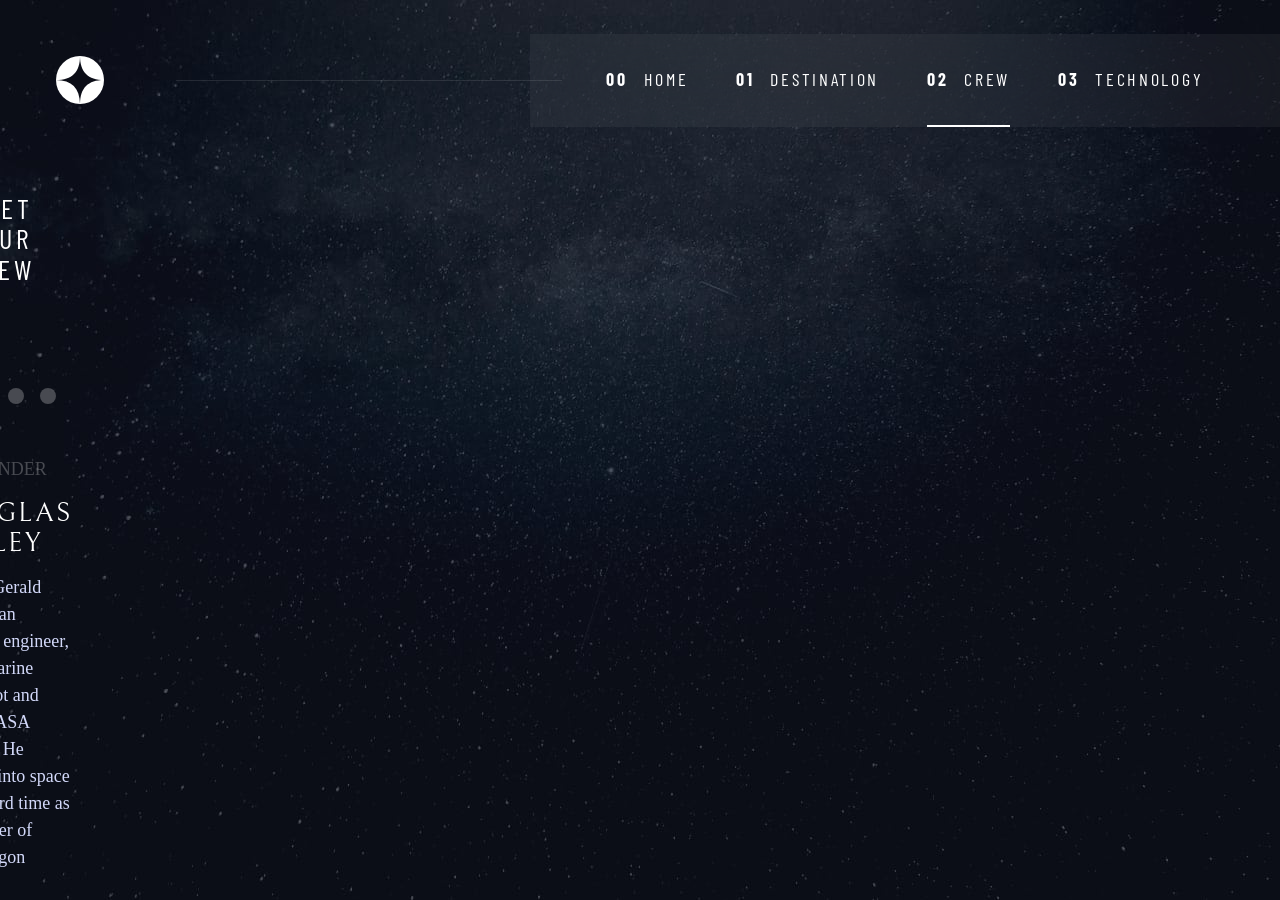
==== crew.html @ 6f79f4c6 "Done with destinations, proceeding with crew. Mobile seems already to a good point, just some fine t" ====
<!DOCTYPE html>
<html lang="en">

<head>
    <meta charset="UTF-8">
    <meta name="viewport" content="width=device-width, initial-scale=1.0">
    <link rel="preconnect" href="https://fonts.googleapis.com">
    <link rel="preconnect" href="https://fonts.gstatic.com" crossorigin>
    <link
        href="https://fonts.googleapis.com/css2?family=Barlow+Condensed:wght@400;700&family=Bellefair&family=Barlow:wght@400;700&display=swap"
        rel="stylesheet">
    <link rel="stylesheet" href="stylesheet.css">
    <link rel="icon" type="image/png" sizes="32x32" href="./assets/favicon-32x32.png">
    <title>Frontend Mentor | Space tourism website</title>
    <script src="script.js" defer></script>
</head>

<body class="background-des">
    <header class="flex">
        <div>
            <a href="index.html"><img src="./assets/shared/logo.svg" class="logo" alt="Logo"></img></a>
        </div>
        <button class="hamburger" aria-expanded="false">
            <img src="./assets/shared/icon-hamburger.svg">
        </button>

        <nav class="menu flex flow hidden underline">
            <button class="close"><img src="./assets/shared/icon-close.svg"><span class="sr-only">Menu</span></button>
            <a href="./index.html" aria-selected="false" class="ff-sans-cond uppercase text-white letter-spacing-2">
                <span aria-hidden="true">00</span>
                Home
            </a>
            <a href="./destination.html" aria-selected="false"
                class="ff-sans-cond uppercase text-white letter-spacing-2">
                <span aria-hidden="true">01</span>
                Destination
            </a>
            <a href="./crew.html"" aria-selected="true" class="ff-sans-cond uppercase text-white letter-spacing-2">
                <span aria-hidden="true">02</span>
                Crew
            </a>
            <a href="#" aria-selected="false" class="ff-sans-cond uppercase text-white letter-spacing-2">
                <span aria-hidden="true">03</span>
                Technology
            </a>
        </nav>
    </header>



    <main class="container-grid grid-crew flow">

        <h1 class="numbered-title text-white" style="font-weight: 400;"><span aria-hidden="true">02</span> Meet your Crew</h1>

        <img id="crewImage">

        <div class="tab-crew flex">
            <button aria-selected="true" value="0"></button>
            <button aria-selected="false" value="1"></button>
            <button aria-selected="false" value="2"></button>
            <button aria-selected="false"  value="3"></button>
        </div>

        <article class="flow">
            <p id="crewRole" class="uppercase text-white fs-400"></p>
            <h2 id="crewName" class="uppercase text-white ff-serif letter-spacing-3"></h2>
            <p id="crewBio" class="text-accent"></p>
        </article>
    </main>
</body>

</html>
---- stylesheet.css ----
:root {
    /* Colors */
    --dark: 230 35% 7%;
    --accent: 231 77% 90%;
    --white: 0 0% 100%;

    /* Font Sizes */
    --fs-900: clamp(5rem, 8vw + 1rem, 9.375rem);
    --fs-800: clamp(3.5rem, 6vw + 1rem, 8.25rem);
    --fs-700: clamp(1.5rem, 4vw + 1rem, 3.5rem);
    --fs-600: clamp(1rem, 2vw + 1rem, 2rem);
    --fs-500: clamp(0.95rem, 1vw + 1rem, 1.75rem);
    --fs-400: clamp(0.75rem, 0.5vw + 1rem, 1.125rem);
    --fs-300: 1rem;
    --fs-200: 0.8rem;

    /* Font Families */
    --ff-serif: "Bellefair", serif;
    --ff-sans-cond: "Barlow Condensed", sans-serif;
    --ff-sans-normal: "Barlow", sans-serif;
}

/* Reset Section */

*,
*::before,
*::after {
    padding: 0;
    margin: 0;
    box-sizing: border-box;
}

html {
    text-size-adjust: none;
    -webkit-text-size-adjust: none;
    -moz-text-size-adjust: none;
}

body,
h1,
h2,
h3,
h4,
h5,
h6,
p,
figure,
blockquote,
picture,
dl,
dd {
    margin-block-end: 0;
}

ul[role='list'],
ol[role='list'] {
    list-style: none;
}

body {
    min-height: 100vh;
    line-height: 1.5;
    font-size: var(--fs-400);
    color: var(--white);
    display: grid;
    grid-template-rows: min-content 1fr;
}

h1,
h2,
h3,
h4,
button,
input,
label {
    line-height: 1.1;
}

h1,
h2,
h3,
h4 {
    text-wrap: balance;
}

a:not([class]) {
    text-decoration-skip-ink: auto;
    color: currentColor;
}

input,
button,
textarea,
select {
    font-family: inherit;
    font-size: inherit;
}

textarea:not([rows]) {
    min-height: 10em;
}

:target {
    scroll-margin-block: 5ex;
}

img,
picture {
    max-width: 100%;
    display: block;
}

@media (prefers-reduced-motion: reduce) {

    *,
    *::before,
    *::after {
        animation-duration: 0.01ms !important;
        animation-iteration-count: 1 !important;
        transition-duration: 0.1ms !important;
        scroll-behavior: auto !important;
    }
}

/* Utility Classes */

.flex {
    display: flex;
    gap: var(--gap, 1rem);
}

.flow>*:where(:not(:first-child)) {
    margin-top: var(--flow-space, 1rem);
}

.grid {
    display: grid;
    gap: var(--gap, 1rem);
}

.container {
    padding: 2em;
    margin: 0 auto;
    max-width: 80rem;
}

.sr-only {
    position: absolute;
    width: 1px;
    height: 1px;
    padding: 0;
    margin: -1px;
    overflow: hidden;
    clip: rect(0, 0, 0, 0);
    white-space: nowrap;
    border: 0;
}

/* Colors */

.bg-dark {
    background-Color: hsl(var(--dark));
}

.bg-accent {
    background-Color: hsl(var(--accent));
}

.bg-white {
    background-Color: hsl(var(--white));
}

.text-dark {
    color: hsl(var(--dark));
}

.text-accent {
    color: hsl(var(--accent));
}

.text-white {
    color: hsl(var(--white));
}

/* Typography */

.ff-serif {
    font-family: var(--ff-serif);
    font-weight: 400;
}

.ff-sans-cond {
    font-family: var(--ff-sans-cond);
    font-weight: 400;
}

.ff-sans-normal {
    font-family: var(--ff-sans-normal);
    font-weight: 400;
}

.letter-spacing-1 {
    letter-spacing: 4.75px;
}

.letter-spacing-2 {
    letter-spacing: 2.7px;
}

.letter-spacing-3 {
    letter-spacing: 2.35px;
}

.uppercase {
    text-transform: uppercase;
}

.fs-900 {
    font-size: var(--fs-900);
}

.fs-800 {
    font-size: var(--fs-800);
}

.fs-700 {
    font-size: var(--fs-700);
}

.fs-600 {
    font-size: var(--fs-600);
}

.fs-500 {
    font-size: var(--fs-500);
}

.fs-400 {
    font-size: var(--fs-400);
}

.fs-300 {
    font-size: var(--fs-300);
}

.fs-200 {
    font-size: var(--fs-200);
}

.fs-900,
.fs-800,
.fs-700,
.fs-600 {
    line-height: 1.1;
}

.block {
    display: block;
}

/* Components */

.numbered-title {
    font-family: var(--ff-sans-cond);
    font-size: var(--fs-500);
    text-transform: uppercase;
    letter-spacing: 4.72px;
}

.numbered-title span {
    margin-right: .5em;
    font-weight: 700;
    color: hsl( var(--white) / .25);
}

.large-button {
    padding: 2rem;
    font-size: 2rem;
    position: relative;
    display: grid;
    place-items: center;
    z-index: 1;
    aspect-ratio: 1;
    text-decoration: none;
    border-radius: 50%;
}

.large-button::after {
    font-size: 2rem;
    content: "";
    position: absolute;
    z-index: -1;
    width: 100%;
    height: 100%;
    border-radius: 50%;
    background: hsl(var(--white) / .25);
    opacity: 0;
    transition: opacity 300ms linear, transform 400ms ease-in-out;
}

@media (width > 40rem) {
    .large-button {
        padding: 3rem;
    }
}

@media (width > 60rem) {
    .large-button {
        padding: 4rem;
        margin-bottom: 1rem;
    }
}

.large-button:hover::after,
.large-button:focus::after {
    opacity: 1;
    transform: scale(1.5);
}

/* Background */

.background {
    background: url("./assets/home/background-home-mobile.jpg");
    background-size: cover;
    background-position: bottom center;
    background-color: var(--dark);
}

@media (width > 40rem) {
    .background {
        background: url("./assets/home/background-home-tablet.jpg");
        background-size: cover;
        background-position: center center;
    }
}

@media (width > 60rem) {
    .background {
        background: url("./assets/home/background-home-desktop.jpg");
        background-size: cover;
        background-position: center center;
    }
}

.background-des {
    background: url("./assets/destination/background-destination-mobile.jpg");
    background-size: cover;
    background-position: center;
    background-color: var(--dark);
}

@media (width > 35rem) {
    .background-des {
        background: url("./assets/destination/background-destination-tablet.jpg");
        background-size: cover;
        background-position: center;
    }
}

@media (width > 60rem) {
    .background-des {
        background: url("./assets/destination/background-destination-desktop.jpg");
        background-size: cover;
        background-position: center;
    }
}

/* Navigation Bar */

.close {
    background: transparent;
    border: none;
    cursor: pointer;
    align-self: flex-end;
    margin: 2.5rem 1.5rem;
}

.hamburger {
    border: none;
    background-color: transparent;
    cursor: pointer;
    aspect-ratio: 1;
    place-self: center;
    margin: clamp(1.5rem, 5vw, 3.5rem);
}

header {
    justify-content: space-between;
}

.logo {
    margin: 1.5rem clamp(1.5rem, 5vw, 3.5rem);
}

.menu {
    position: fixed;
    white-space: nowrap;
    right: 0;
    z-index: 2;
    padding: 0 0 0 2rem;
    height: 100%;
    width: 14rem;
    flex-direction: column;
    background-color: hsl(var(--white) / .05);
    backdrop-filter: blur(3rem);
    transform: translateX(100%);
    transition: transform 0.6s ease-in-out;
}

.menu a>span {
    margin-right: .5em;
    font-weight: 700;
}

.appear {
    transform: translateX(0);
}

@media (width > 35rem) {

    .close,
    .hamburger {
        display: none;
    }

    .menu {
        position: relative;
        transform: translateX(0);
        justify-content: space-between;
        align-items: center;
        flex-direction: row;
        height: auto;
        width: auto;
        --gap: clamp(1.5rem, 5vw, 3rem);
        padding: 0 clamp(2rem, 6vw, 10rem);
    }

    .menu a {
        padding: 2rem 0;
        margin: 0;
    }

    .menu a>span {
        display: none;
    }
}

@media (width > 60rem) {
    header {
        --gap: none;
        margin: 2rem 0;
        position: relative;
        align-items: center;
    }

    header::before {
        content: "";
        display: block;
        position: relative;
        right: 0;
        order: 1;
        background-color: hsl(var(--white) / .10);
        height: 1px;
        z-index: 3;
        width: 100%;
        margin-right: -2rem;
        margin-left: 4rem;
    }

    .menu {
        order: 2;
    }

    .menu a>span {
        display: inline;
    }

    .headerNumber {
        display: inline;
    }
}

.underline>*:where(:not(button)) {
    border-bottom: 2px solid transparent;
    text-decoration: none;
}

.underline>*:where(:not(button)):hover,
.underline>*:where(:not(button)):focus {
    border-bottom: 2px solid hsl(var(--white) / .25);
    transition: all 0.4s ease-in-out;
}

.underline>[aria-selected="true"] {
    border-bottom: 2px solid hsl(var(--white));
}

@media (width <=35rem) {
    .menu.underline>*:where(:not(button)) {
        border-bottom: none;
        border-right: 2px solid transparent;
        text-decoration: none;
    }

    .menu.underline>*:where(:not(button)):hover,
    .menu.underline>*:where(:not(button)):focus {
        border-bottom: none;
        border-right: 2px solid hsl(var(--white) / .25);
    }

    .menu.underline>[aria-selected="true"] {
        border-bottom: none;
        border-right: 2px solid hsl(var(--white));
    }
}

/* Container */

.container-grid {
    text-align: center;
    display: grid;
    place-items: center;
    margin: 2rem;
}

.container-home * {
    max-width: 25rem;
}

@media (width > 60rem) {
    .container-grid {
        text-align: left;
        grid-template-columns: minmax(0, 1fr) repeat(2, minmax(0, 40rem)) minmax(0, 1fr);
        margin: 0;
    }

    .container-home>*:first-child {
        grid-column: 2;
    }

    .container-home>*:last-child {
        grid-column: 3;
    }

    .container-home{
        padding-bottom: 8rem;
        align-items: end;
    }
}

.grid-destinations {
    gap: 2rem;
    grid-template-areas:
        "title"
        "image"
        "tabs"
        "content";
}


@media (width > 60rem){
    .grid-destinations {
        justify-items: start;
        grid-template-areas:
            ". title . ."
            ". image tabs ."
            ". image content .";
    }
}

.grid-destinations img {
    grid-area: image;
    max-width: 70%;
}

.grid-destinations > h1 {
    grid-area: title;
    white-space: nowrap;
}

.grid-destinations > .tab {
    grid-area: tabs;
}

.grid-destinations > article {
    grid-area: content;
}

@media (width > 35rem){
    .grid-destinations img {
        max-width: 40%;
    }

    .grid-destinations h1 {
        place-self: start;
        margin-left: 1rem;
    }

    .grid-destinations > article {
        max-width: 38rem;
        margin: 0;
    }
}

@media (width > 60rem){
    .grid-destinations{
        grid-template-columns: minmax(3rem, 1fr) minmax(0, 40rem) 1fr minmax(3rem, 1fr);
    }

    .grid-destinations img {
        max-width: 100%;
        margin: 0;
    }

    .grid-destinations .tab {
        place-self: center start;
        position: relative;
        margin: 0;
    }

    .grid-destinations h1 {
        place-self: center start;
        margin: 0;
    }

    .grid-destinations > article {
        text-align: left;
        place-self: start start;
        max-width: 26rem;
    }
}

.grid-crew {
    gap: 2rem;
    grid-template-areas:
        "title"
        "image"
        "tabs"
        "des";
}

.grid-crew h1 {
    grid-area: title;
}

.grid-crew img {
    grid-area: image;
    max-width: 70%;
}

@media (width <= 60rem) {
    .grid-crew img {
        border-bottom: 1px solid hsl(var(--white) / .25);
    }
}

.grid-crew .tab-crew {
    grid-area: tabs
}

.grid-crew article {
    grid-area: des
}


.tab > button {
    padding-bottom: .5em;
}

button {
    border: none;
    background-color: transparent;
}

.destination-statistics {
    justify-content: center;
    flex-direction: column;
    padding-top: 2rem;
    border-top: 2px solid hsl(var(--white) / .10);
    margin-top: 2rem;
}

@media (width >= 35rem){
    .destination-statistics {
        flex-direction: row;
    }
}

@media (width >= 60rem){
    .destination-statistics {
        justify-content: start;
    }
}

/* Crew */

.tab-crew > * {
    padding: .5rem;
    aspect-ratio: 1;
    border-radius: 50%;
    background-color: hsl( var(--white) / .25);
}

.tab-crew > [aria-selected='true'] {
    background-color: hsl( var(--white));
}

.grid-crew article p:first-child {
    color: hsl( var(--white) / .25);
    margin-bottom: 0;
}
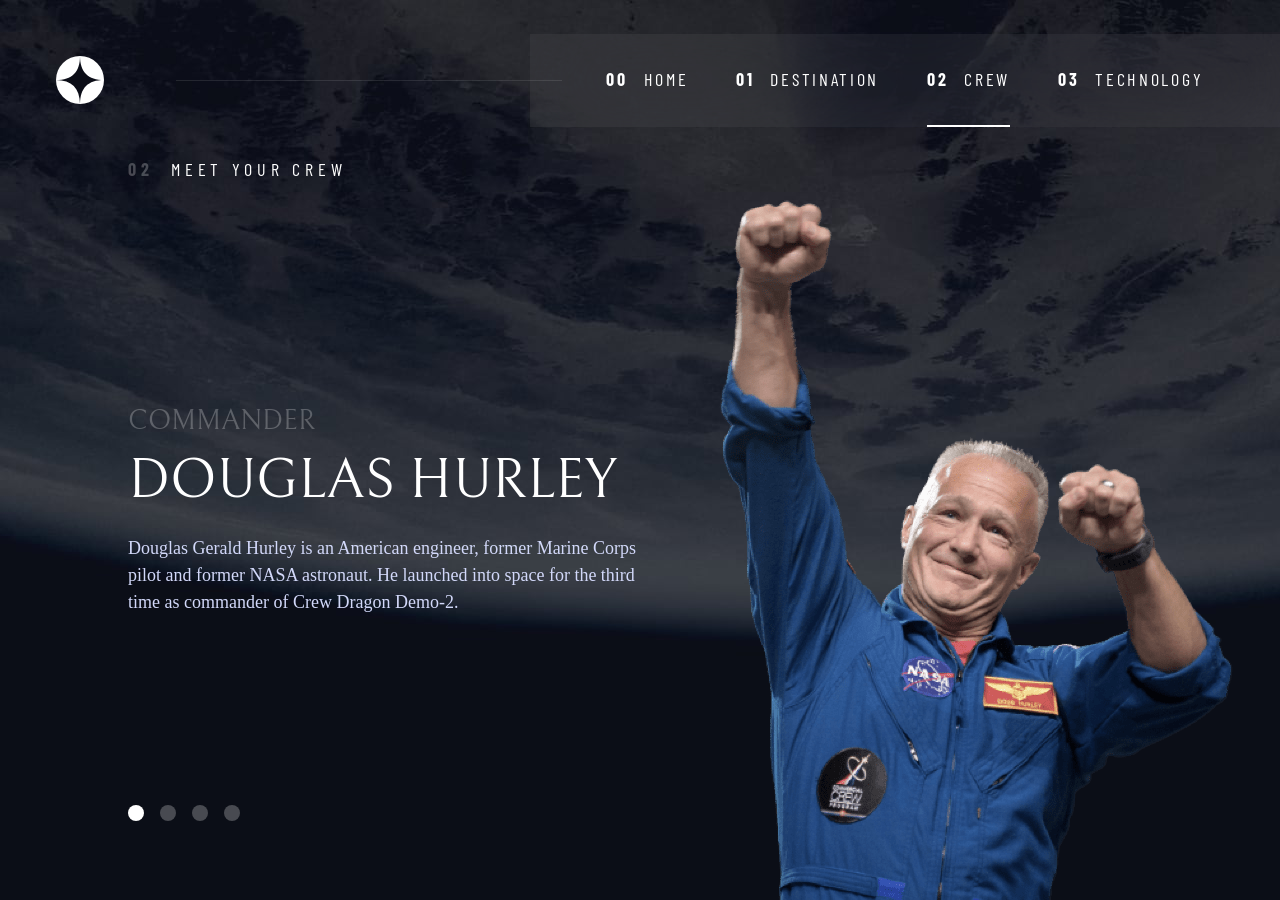
==== commit 125d639e: "Already done with crew page. Though I am not sure what I actually did to achieve the a layout that f" ====
--- a/crew.html
+++ b/crew.html
@@ -15,7 +15,7 @@
     <script src="script.js" defer></script>
 </head>
 
-<body class="background-des">
+<body class="background-crew">
     <header class="flex">
         <div>
             <a href="index.html"><img src="./assets/shared/logo.svg" class="logo" alt="Logo"></img></a>
@@ -48,8 +48,7 @@
 
 
 
-    <main class="container-grid grid-crew flow">
-
+    <main class="container-grid grid-crew">
         <h1 class="numbered-title text-white" style="font-weight: 400;"><span aria-hidden="true">02</span> Meet your Crew</h1>
 
         <img id="crewImage">
@@ -61,9 +60,9 @@
             <button aria-selected="false"  value="3"></button>
         </div>
 
-        <article class="flow">
-            <p id="crewRole" class="uppercase text-white fs-400"></p>
-            <h2 id="crewName" class="uppercase text-white ff-serif letter-spacing-3"></h2>
+        <article class="crewDescription">
+            <p id="crewRole" class="uppercase text-white fs-500 ff-serif "></p>
+            <h2 id="crewName" class="uppercase text-white ff-serif fs-700"></h2>
             <p id="crewBio" class="text-accent"></p>
         </article>
     </main>
--- a/stylesheet.css
+++ b/stylesheet.css
@@ -262,7 +262,7 @@
 
 .numbered-title {
     font-family: var(--ff-sans-cond);
-    font-size: var(--fs-500);
+    font-size: var(--fs-400);
     text-transform: uppercase;
     letter-spacing: 4.72px;
 }
@@ -349,7 +349,7 @@
     background-color: var(--dark);
 }
 
-@media (width > 35rem) {
+@media (width > 40rem) {
     .background-des {
         background: url("./assets/destination/background-destination-tablet.jpg");
         background-size: cover;
@@ -360,6 +360,29 @@
 @media (width > 60rem) {
     .background-des {
         background: url("./assets/destination/background-destination-desktop.jpg");
+        background-size: cover;
+        background-position: center;
+    }
+}
+
+.background-crew {
+    background: url("./assets/crew/background-crew-mobile.jpg");
+    background-size: cover;
+    background-position: center;
+    background-color: var(--dark);
+}
+
+@media (width > 40rem) {
+    .background-crew {
+        background: url("./assets/crew/background-crew-tablet.jpg");
+        background-size: cover;
+        background-position: center;
+    }
+}
+
+@media (width > 60rem) {
+    .background-crew {
+        background: url("./assets/crew/background-crew-desktop.jpg");
         background-size: cover;
         background-position: center;
     }
@@ -416,8 +439,7 @@
     transform: translateX(0);
 }
 
-@media (width > 35rem) {
-
+@media (width > 40rem) {
     .close,
     .hamburger {
         display: none;
@@ -431,8 +453,8 @@
         flex-direction: row;
         height: auto;
         width: auto;
-        --gap: clamp(1.5rem, 5vw, 3rem);
-        padding: 0 clamp(2rem, 6vw, 10rem);
+        --gap: clamp(1rem, 6vw, 3rem);
+        padding: 0 clamp(2rem, 9vw, 10rem);
     }
 
     .menu a {
@@ -440,7 +462,7 @@
         margin: 0;
     }
 
-    .menu a>span {
+    .menu a > span {
         display: none;
     }
 }
@@ -469,6 +491,7 @@
 
     .menu {
         order: 2;
+        padding: 0 clamp(2rem, 6vw, 10rem);
     }
 
     .menu a>span {
@@ -495,7 +518,7 @@
     border-bottom: 2px solid hsl(var(--white));
 }
 
-@media (width <=35rem) {
+@media (width <= 39.99rem) {
     .menu.underline>*:where(:not(button)) {
         border-bottom: none;
         border-right: 2px solid transparent;
@@ -530,7 +553,7 @@
 @media (width > 60rem) {
     .container-grid {
         text-align: left;
-        grid-template-columns: minmax(0, 1fr) repeat(2, minmax(0, 40rem)) minmax(0, 1fr);
+        grid-template-columns: minmax(1rem, 1fr) repeat(2, minmax(0, 40rem)) minmax(1rem, 1fr);
         margin: 0;
     }
 
@@ -557,7 +580,6 @@
         "content";
 }
 
-
 @media (width > 60rem){
     .grid-destinations {
         justify-items: start;
@@ -565,12 +587,32 @@
             ". title . ."
             ". image tabs ."
             ". image content .";
+        grid-template-columns: minmax(6rem, 1fr) repeat(2, minmax(0, 40rem)) minmax(0, 1fr);
+    }
+}
+
+.grid-crew {
+    gap: 2rem;
+    grid-template-areas:
+        "title"
+        "des"
+        "tabs"
+        "image";
+}
+
+@media (width > 60rem){
+    .grid-crew {
+        grid-template-areas:
+            ". title image ."
+            ". des image ."
+            ". tabs image .";
+        grid-template-columns: minmax(6rem, 1fr) repeat(2, minmax(0, 40rem)) minmax(0, 1fr);
     }
 }
 
 .grid-destinations img {
     grid-area: image;
-    max-width: 70%;
+    max-width: 50%;
 }
 
 .grid-destinations > h1 {
@@ -580,13 +622,15 @@
 
 .grid-destinations > .tab {
     grid-area: tabs;
+    --gap: 2rem;
 }
 
 .grid-destinations > article {
     grid-area: content;
-}
-
-@media (width > 35rem){
+    margin: 0;
+}
+
+@media (width > 40rem){
     .grid-destinations img {
         max-width: 40%;
     }
@@ -630,15 +674,6 @@
     }
 }
 
-.grid-crew {
-    gap: 2rem;
-    grid-template-areas:
-        "title"
-        "image"
-        "tabs"
-        "des";
-}
-
 .grid-crew h1 {
     grid-area: title;
 }
@@ -646,24 +681,55 @@
 .grid-crew img {
     grid-area: image;
     max-width: 70%;
-}
-
-@media (width <= 60rem) {
+    place-self: end center;
+}
+
+.grid-crew .tab-crew {
+    grid-area: tabs;
+    margin-bottom: 1rem;
+}
+
+.grid-crew .crewDescription {
+    grid-area: des;
+    margin-bottom: 2rem;
+}
+
+.crewDescription h2{
+    margin-bottom: 1.5rem;
+    margin-top: .5rem;
+}
+
+@media (width > 40rem) {
     .grid-crew img {
-        border-bottom: 1px solid hsl(var(--white) / .25);
-    }
-}
-
-.grid-crew .tab-crew {
-    grid-area: tabs
-}
-
-.grid-crew article {
-    grid-area: des
-}
-
+        max-width: 50%;
+    }
+
+    .grid-crew article {
+        max-width: 29rem;
+    }
+
+    .grid-crew h1 {
+        place-self: start;
+    }
+}
+
+@media (width > 60rem) {
+    .grid-crew img {
+        max-width: 100%;
+    }
+
+    .grid-crew article {
+        max-width: 32rem;
+        place-self: center start;
+    }
+
+    .grid-crew .tab-crew {
+        place-self: center start;
+    }
+}
 
 .tab > button {
+    font-size: var(--fs-400);
     padding-bottom: .5em;
 }
 
@@ -680,13 +746,13 @@
     margin-top: 2rem;
 }
 
-@media (width >= 35rem){
+@media (width > 40rem){
     .destination-statistics {
         flex-direction: row;
     }
 }
 
-@media (width >= 60rem){
+@media (width > 60rem){
     .destination-statistics {
         justify-content: start;
     }
